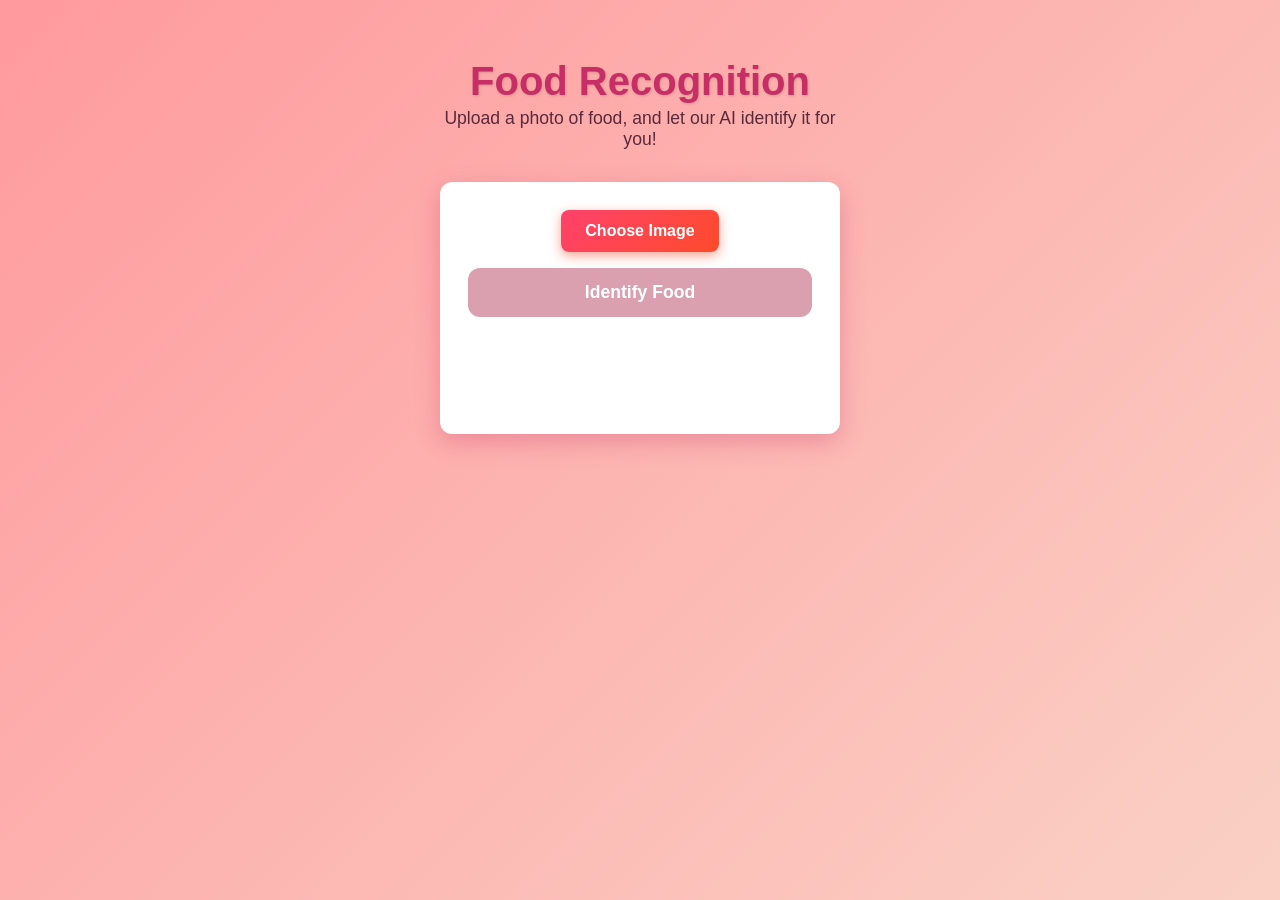
==== index.html @ 64501dba "food prediction with own database done" ====
<!DOCTYPE html>
<html lang="en">
<head>
<meta charset="UTF-8" />
<meta name="viewport" content="width=device-width, initial-scale=1" />
<title>Food Recognition</title>
<style>
  /* Reset */
  *, *::before, *::after {
    box-sizing: border-box;
  }
  body {
    font-family: 'Segoe UI', Tahoma, Geneva, Verdana, sans-serif;
    background: linear-gradient(135deg, #ff9a9e 0%, #fad0c4 99%, #fad0c4 100%);
    margin: 0;
    min-height: 100vh;
    display: flex;
    flex-direction: column;
    align-items: center;
    justify-content: flex-start;
    padding: 2rem 1rem;
    color: #333;
  }
  h1 {
    font-weight: 900;
    font-size: 2.5rem;
    margin-bottom: 0.25rem;
    color: #c62e65;
    text-shadow: 1px 1px 3px rgba(0,0,0,0.15);
  }
  p.description {
    margin: 0 0 2rem 0;
    font-size: 1.1rem;
    max-width: 400px;
    text-align: center;
    color: #5a2a3a;
  }
  form {
    background: #fff;
    padding: 1.75rem;
    border-radius: 12px;
    box-shadow: 0 8px 24px rgba(198, 46, 101, 0.3);
    max-width: 400px;
    width: 100%;
    display: flex;
    flex-direction: column;
    align-items: center;
  }
  input[type="file"] {
    display: none;
  }
  label.file-label {
    background: linear-gradient(135deg, #ff416c 0%, #ff4b2b 100%);
    color: #fff;
    padding: 12px 24px;
    border-radius: 8px;
    cursor: pointer;
    font-weight: 600;
    font-size: 1rem;
    transition: background 0.3s ease;
    user-select: none;
    margin-bottom: 1rem;
    box-shadow: 0 4px 12px rgba(255,75,43,0.5);
  }
  label.file-label:hover {
    background: linear-gradient(135deg, #ff4b2b 0%, #ff416c 100%);
  }
  img#preview {
    max-width: 100%;
    border-radius: 12px;
    box-shadow: 0 6px 18px rgba(198, 46, 101, 0.25);
    margin-bottom: 1rem;
    display: none;
    object-fit: contain;
  }
  button#submit-btn {
    background: #c62e65;
    color: white;
    border: none;
    border-radius: 12px;
    padding: 14px 28px;
    font-size: 1.1rem;
    font-weight: 700;
    cursor: pointer;
    transition: background 0.3s ease;
    width: 100%;
    box-shadow: 0 6px 18px rgba(198, 46, 101, 0.5);
  }
  button#submit-btn:disabled {
    background: #daa0af;
    cursor: not-allowed;
    box-shadow: none;
  }
  button#submit-btn:hover:not(:disabled) {
    background: #a82653;
  }
  #result {
    margin-top: 1.5rem;
    font-size: 1.25rem;
    font-weight: 700;
    color: #4a133e;
    min-height: 1.5em;
    text-align: center;
    user-select: none;
  }
  #error {
    margin-top: 1rem;
    color: #d32f2f;
    font-weight: 600;
    text-align: center;
    min-height: 1.2em;
  }
  @media (max-width: 480px) {
    body {
      padding: 1.5rem 1rem;
    }
    h1 {
      font-size: 2rem;
    }
    form {
      padding: 1.25rem;
    }
  }
</style>
</head>
<body>
  <h1>Food Recognition</h1>
  <p class="description">Upload a photo of food, and let our AI identify it for you!</p>
  <form id="upload-form" onsubmit="return false;" aria-label="Food image upload form">
    <input type="file" id="file-input" accept="image/*" aria-describedby="file-desc" />
    <label for="file-input" class="file-label" id="file-desc" tabindex="0">Choose Image</label>
    <img id="preview" alt="Image preview" />
    <button id="submit-btn" disabled>Identify Food</button>
    <div id="result" role="alert" aria-live="polite"></div>
    <div id="error" role="alert" aria-live="assertive"></div>
  </form>

  <script>
    const fileInput = document.getElementById('file-input');
    const preview = document.getElementById('preview');
    const submitBtn = document.getElementById('submit-btn');
    const result = document.getElementById('result');
    const error = document.getElementById('error');

    // Show preview and enable button when file is selected
    fileInput.addEventListener('change', () => {
      error.textContent = '';
      result.textContent = '';
      if (fileInput.files && fileInput.files[0]) {
        const file = fileInput.files[0];
        if (!file.type.startsWith('image/')) {
          preview.style.display = 'none';
          submitBtn.disabled = true;
          error.textContent = 'Please select a valid image file.';
          return;
        }
        const reader = new FileReader();
        reader.onload = e => {
          preview.src = e.target.result;
          preview.style.display = 'block';
        };
        reader.readAsDataURL(file);
        submitBtn.disabled = false;
      } else {
        preview.style.display = 'none';
        submitBtn.disabled = true;
      }
    });

    // Handle submit button click
    submitBtn.addEventListener('click', async () => {
      error.textContent = '';
      result.textContent = '';
      submitBtn.disabled = true;
      submitBtn.textContent = 'Identifying...';

      try {
        const file = fileInput.files[0];
        if (!file) {
          error.textContent = 'No image file selected.';
          submitBtn.disabled = false;
          submitBtn.textContent = 'Identify Food';
          return;
        }

        const formData = new FormData();
        formData.append('file', file);

        // Make POST request to backend API
        const response = await fetch('http://localhost:8000/predict/', {
          method: 'POST',
          body: formData,
        });

        if (!response.ok) {
          const errData = await response.json().catch(() => ({}));
          const msg = errData.detail || 'Failed to identify the food item.';
          throw new Error(msg);
        }

        const data = await response.json();
        if (data.prediction) {
            result.textContent = `Predicted Food: ${data.prediction}`;
            }
         else {
          throw new Error('Unexpected response from server.');
        }
      } catch (err) {
        error.textContent = err.message;
      } finally {
        submitBtn.disabled = false;
        submitBtn.textContent = 'Identify Food';
      }
    });
  </script>
</body>
</html>
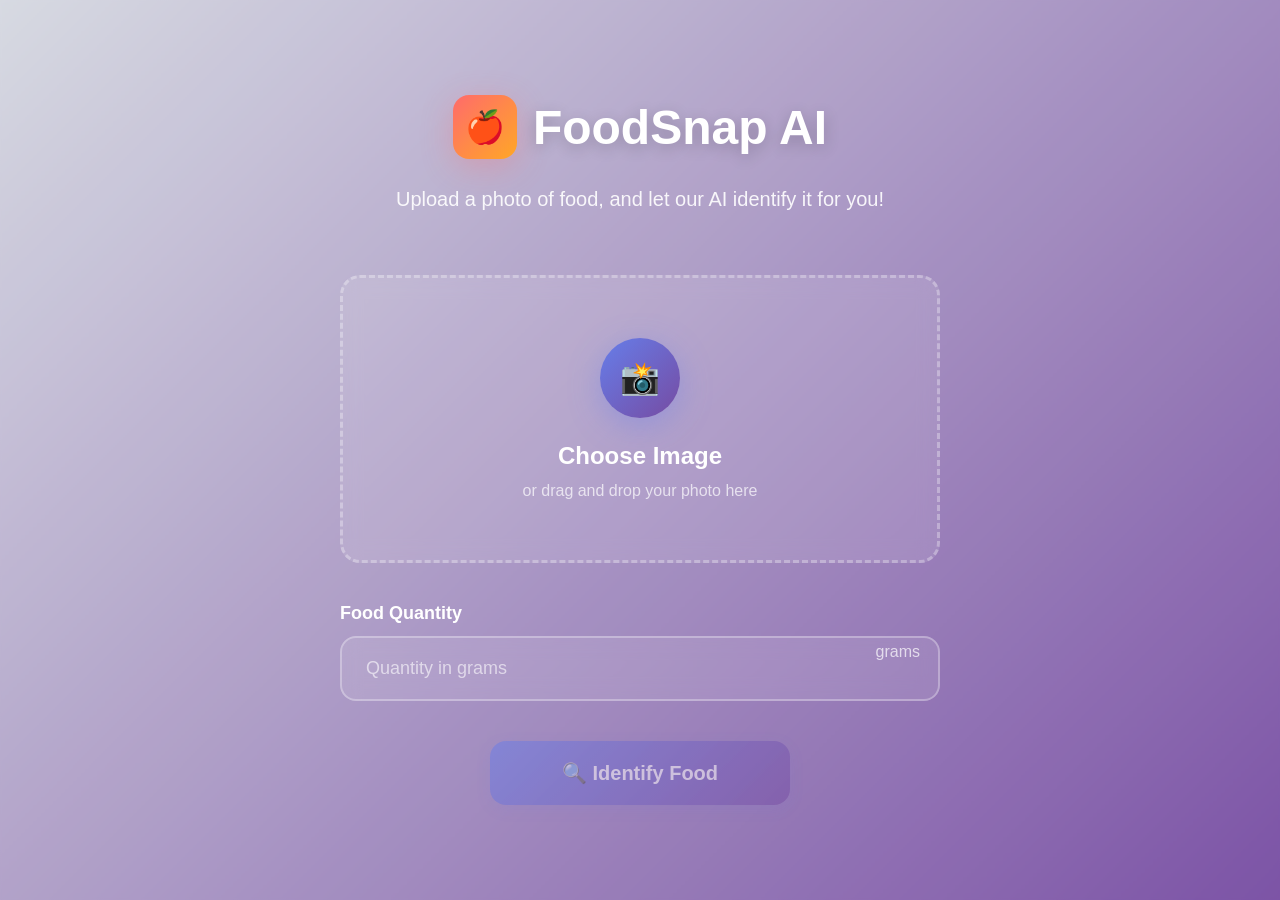
==== commit 26972281: "Calulate calories based on user input quantity implemented" ====
--- a/index.html
+++ b/index.html
@@ -1,218 +1,592 @@
 <!DOCTYPE html>
 <html lang="en">
 <head>
-<meta charset="UTF-8" />
-<meta name="viewport" content="width=device-width, initial-scale=1" />
-<title>Food Recognition</title>
-<style>
-  /* Reset */
-  *, *::before, *::after {
-    box-sizing: border-box;
-  }
-  body {
-    font-family: 'Segoe UI', Tahoma, Geneva, Verdana, sans-serif;
-    background: linear-gradient(135deg, #ff9a9e 0%, #fad0c4 99%, #fad0c4 100%);
-    margin: 0;
-    min-height: 100vh;
-    display: flex;
-    flex-direction: column;
-    align-items: center;
-    justify-content: flex-start;
-    padding: 2rem 1rem;
-    color: #333;
-  }
-  h1 {
-    font-weight: 900;
-    font-size: 2.5rem;
-    margin-bottom: 0.25rem;
-    color: #c62e65;
-    text-shadow: 1px 1px 3px rgba(0,0,0,0.15);
-  }
-  p.description {
-    margin: 0 0 2rem 0;
-    font-size: 1.1rem;
-    max-width: 400px;
-    text-align: center;
-    color: #5a2a3a;
-  }
-  form {
-    background: #fff;
-    padding: 1.75rem;
-    border-radius: 12px;
-    box-shadow: 0 8px 24px rgba(198, 46, 101, 0.3);
-    max-width: 400px;
-    width: 100%;
-    display: flex;
-    flex-direction: column;
-    align-items: center;
-  }
-  input[type="file"] {
-    display: none;
-  }
-  label.file-label {
-    background: linear-gradient(135deg, #ff416c 0%, #ff4b2b 100%);
-    color: #fff;
-    padding: 12px 24px;
-    border-radius: 8px;
-    cursor: pointer;
-    font-weight: 600;
-    font-size: 1rem;
-    transition: background 0.3s ease;
-    user-select: none;
-    margin-bottom: 1rem;
-    box-shadow: 0 4px 12px rgba(255,75,43,0.5);
-  }
-  label.file-label:hover {
-    background: linear-gradient(135deg, #ff4b2b 0%, #ff416c 100%);
-  }
-  img#preview {
-    max-width: 100%;
-    border-radius: 12px;
-    box-shadow: 0 6px 18px rgba(198, 46, 101, 0.25);
-    margin-bottom: 1rem;
-    display: none;
-    object-fit: contain;
-  }
-  button#submit-btn {
-    background: #c62e65;
-    color: white;
-    border: none;
-    border-radius: 12px;
-    padding: 14px 28px;
-    font-size: 1.1rem;
-    font-weight: 700;
-    cursor: pointer;
-    transition: background 0.3s ease;
-    width: 100%;
-    box-shadow: 0 6px 18px rgba(198, 46, 101, 0.5);
-  }
-  button#submit-btn:disabled {
-    background: #daa0af;
-    cursor: not-allowed;
-    box-shadow: none;
-  }
-  button#submit-btn:hover:not(:disabled) {
-    background: #a82653;
-  }
-  #result {
-    margin-top: 1.5rem;
-    font-size: 1.25rem;
-    font-weight: 700;
-    color: #4a133e;
-    min-height: 1.5em;
-    text-align: center;
-    user-select: none;
-  }
-  #error {
-    margin-top: 1rem;
-    color: #d32f2f;
-    font-weight: 600;
-    text-align: center;
-    min-height: 1.2em;
-  }
-  @media (max-width: 480px) {
-    body {
-      padding: 1.5rem 1rem;
-    }
-    h1 {
-      font-size: 2rem;
-    }
-    form {
-      padding: 1.25rem;
-    }
-  }
-</style>
+    <meta charset="UTF-8">
+    <meta name="viewport" content="width=device-width, initial-scale=1.0">
+    <title>FoodSnap AI - Food Recognition</title>
+    <style>
+        * {
+            margin: 0;
+            padding: 0;
+            box-sizing: border-box;
+        }
+
+        body {
+            font-family: 'Inter', -apple-system, BlinkMacSystemFont, sans-serif;
+            background: linear-gradient(135deg, #d5d8e1 0%, #764ba2 100%);
+            min-height: 100vh;
+            margin: 0;
+            padding: 0;
+            overflow-x: hidden;
+        }
+
+        .container {
+            min-height: 100vh;
+            display: flex;
+            flex-direction: column;
+            align-items: center;
+            justify-content: center;
+            padding: 40px 20px;
+            text-align: center;
+            position: relative;
+        }
+
+        .container::before {
+            content: '';
+            position: absolute;
+            top: 0;
+            left: 0;
+            right: 0;
+            bottom: 0;
+            background: rgba(255, 255, 255, 0.05);
+            backdrop-filter: blur(1px);
+            pointer-events: none;
+        }
+
+        .content-wrapper {
+            position: relative;
+            z-index: 1;
+            max-width: 600px;
+            width: 100%;
+        }
+
+        .logo {
+            display: flex;
+            align-items: center;
+            justify-content: center;
+            gap: 16px;
+            margin-bottom: 24px;
+        }
+
+        .logo-icon {
+            width: 64px;
+            height: 64px;
+            background: linear-gradient(135deg, #ff6b6b, #ffa726);
+            border-radius: 16px;
+            display: flex;
+            align-items: center;
+            justify-content: center;
+            font-size: 32px;
+            box-shadow: 0 8px 32px rgba(255, 107, 107, 0.3);
+        }
+
+        .logo h1 {
+            font-size: 48px;
+            font-weight: 700;
+            color: white;
+            text-shadow: 0 4px 16px rgba(0, 0, 0, 0.2);
+            margin: 0;
+        }
+
+        .subtitle {
+            color: rgba(255, 255, 255, 0.9);
+            font-size: 20px;
+            margin-bottom: 60px;
+            line-height: 1.6;
+            font-weight: 300;
+        }
+
+        .upload-section {
+            margin-bottom: 40px;
+        }
+
+        .upload-area {
+            border: 3px dashed rgba(255, 255, 255, 0.3);
+            border-radius: 20px;
+            padding: 60px 40px;
+            transition: all 0.3s ease;
+            cursor: pointer;
+            background: rgba(255, 255, 255, 0.1);
+            backdrop-filter: blur(10px);
+            position: relative;
+            overflow: hidden;
+        }
+
+        .upload-area:hover {
+            border-color: rgba(255, 255, 255, 0.6);
+            background: rgba(255, 255, 255, 0.15);
+            transform: translateY(-4px);
+            box-shadow: 0 12px 40px rgba(0, 0, 0, 0.15);
+        }
+
+        .upload-area.dragover {
+            border-color: rgba(255, 255, 255, 0.8);
+            background: rgba(255, 255, 255, 0.2);
+            transform: scale(1.02);
+        }
+
+        .upload-icon {
+            width: 80px;
+            height: 80px;
+            margin: 0 auto 24px;
+            border-radius: 50%;
+            background: linear-gradient(135deg, #667eea, #764ba2);
+            display: flex;
+            align-items: center;
+            justify-content: center;
+            font-size: 32px;
+            color: white;
+            box-shadow: 0 8px 32px rgba(102, 126, 234, 0.4);
+        }
+
+        .upload-text {
+            color: white;
+            font-size: 24px;
+            font-weight: 600;
+            margin-bottom: 12px;
+        }
+
+        .upload-subtext {
+            color: rgba(255, 255, 255, 0.7);
+            font-size: 16px;
+        }
+
+        .file-input {
+            display: none;
+        }
+
+        .preview-container {
+            margin-top: 30px;
+            border-radius: 16px;
+            overflow: hidden;
+            max-width: 400px;
+            margin-left: auto;
+            margin-right: auto;
+            box-shadow: 0 12px 40px rgba(0, 0, 0, 0.2);
+            border: 2px solid rgba(255, 255, 255, 0.2);
+        }
+
+        .quantity-section {
+            margin-bottom: 40px;
+        }
+
+        .input-group {
+            position: relative;
+            margin-bottom: 30px;
+        }
+
+        .input-label {
+            display: block;
+            color: white;
+            font-size: 18px;
+            font-weight: 600;
+            margin-bottom: 12px;
+            text-align: left;
+        }
+
+        .quantity-input {
+            width: 100%;
+            padding: 20px 24px;
+            border: 2px solid rgba(255, 255, 255, 0.3);
+            border-radius: 16px;
+            font-size: 18px;
+            background: rgba(255, 255, 255, 0.1);
+            backdrop-filter: blur(10px);
+            transition: all 0.3s ease;
+            outline: none;
+            color: white;
+        }
+
+        .quantity-input::placeholder {
+            color: rgba(255, 255, 255, 0.6);
+        }
+
+        .quantity-input:focus {
+            border-color: rgba(255, 255, 255, 0.6);
+            background: rgba(255, 255, 255, 0.15);
+            box-shadow: 0 0 0 4px rgba(255, 255, 255, 0.1);
+        }
+
+        .unit-label {
+            position: absolute;
+            right: 20px;
+            top: 50%;
+            transform: translateY(-50%);
+            color: rgba(255, 255, 255, 0.7);
+            font-weight: 500;
+            pointer-events: none;
+        }
+
+        .preview-image {
+            width: 100%;
+            height: auto;
+            display: block;
+        }
+
+        .analyze-btn {
+            width: 100%;
+            max-width: 300px;
+            padding: 20px 40px;
+            background: linear-gradient(135deg, #667eea, #764ba2);
+            color: white;
+            border: none;
+            border-radius: 16px;
+            font-size: 20px;
+            font-weight: 600;
+            cursor: pointer;
+            transition: all 0.3s ease;
+            box-shadow: 0 8px 32px rgba(102, 126, 234, 0.4);
+            margin: 0 auto;
+            display: block;
+        }
+
+        .analyze-btn:hover:not(:disabled) {
+            transform: translateY(-4px);
+            box-shadow: 0 12px 40px rgba(102, 126, 234, 0.5);
+        }
+
+        .analyze-btn:disabled {
+            opacity: 0.5;
+            cursor: not-allowed;
+            transform: none;
+            box-shadow: 0 4px 16px rgba(102, 126, 234, 0.2);
+        }
+
+        .loading {
+            display: none;
+            align-items: center;
+            justify-content: center;
+            gap: 12px;
+            margin-top: 30px;
+            color: white;
+            font-size: 18px;
+        }
+
+        .spinner {
+            width: 24px;
+            height: 24px;
+            border: 3px solid rgba(255, 255, 255, 0.3);
+            border-top: 3px solid white;
+            border-radius: 50%;
+            animation: spin 1s linear infinite;
+        }
+
+        @keyframes spin {
+            0% { transform: rotate(0deg); }
+            100% { transform: rotate(360deg); }
+        }
+
+        .results {
+            display: none;
+            margin-top: 40px;
+            padding: 32px;
+            background: rgba(255, 255, 255, 0.15);
+            backdrop-filter: blur(20px);
+            border: 1px solid rgba(255, 255, 255, 0.2);
+            border-radius: 20px;
+            text-align: left;
+            box-shadow: 0 12px 40px rgba(0, 0, 0, 0.1);
+        }
+
+        .result-item {
+            display: flex;
+            justify-content: space-between;
+            align-items: center;
+            padding: 16px 0;
+            border-bottom: 1px solid rgba(255, 255, 255, 0.1);
+        }
+
+        .result-item:last-child {
+            border-bottom: none;
+        }
+
+        .result-label {
+            font-weight: 600;
+            color: rgba(255, 255, 255, 0.8);
+            font-size: 16px;
+        }
+
+        .result-value {
+            font-weight: 700;
+            color: white;
+            font-size: 20px;
+        }
+
+        .calories-highlight {
+            background: linear-gradient(135deg, #ffffff, #ffffff);
+            -webkit-background-clip: text;
+            -webkit-text-fill-color: transparent;
+            background-clip: text;
+        }
+
+        .error-message {
+            margin-top: 30px;
+            padding: 20px;
+            background: rgba(239, 68, 68, 0.15);
+            backdrop-filter: blur(10px);
+            border: 1px solid rgba(239, 68, 68, 0.3);
+            border-radius: 16px;
+            color: #ff6b6b;
+            font-weight: 600;
+            text-align: center;
+            font-size: 16px;
+        }
+
+        @media (max-width: 768px) {
+            .container {
+                padding: 30px 15px;
+            }
+            
+            .logo h1 {
+                font-size: 36px;
+            }
+            
+            .logo-icon {
+                width: 56px;
+                height: 56px;
+                font-size: 28px;
+            }
+            
+            .subtitle {
+                font-size: 18px;
+                margin-bottom: 40px;
+            }
+            
+            .upload-area {
+                padding: 50px 30px;
+            }
+            
+            .upload-icon {
+                width: 70px;
+                height: 70px;
+                font-size: 28px;
+            }
+            
+            .upload-text {
+                font-size: 20px;
+            }
+            
+            .quantity-input {
+                padding: 18px 20px;
+                font-size: 16px;
+            }
+            
+            .analyze-btn {
+                font-size: 18px;
+                padding: 18px 36px;
+            }
+        }
+
+        @media (max-width: 480px) {
+            .container {
+                padding: 20px 15px;
+            }
+            
+            .logo {
+                flex-direction: column;
+                gap: 12px;
+            }
+            
+            .logo h1 {
+                font-size: 28px;
+            }
+            
+            .subtitle {
+                font-size: 16px;
+            }
+            
+            .upload-area {
+                padding: 40px 20px;
+            }
+            
+            .results {
+                padding: 24px;
+            }
+        }
+    </style>
 </head>
 <body>
-  <h1>Food Recognition</h1>
-  <p class="description">Upload a photo of food, and let our AI identify it for you!</p>
-  <form id="upload-form" onsubmit="return false;" aria-label="Food image upload form">
-    <input type="file" id="file-input" accept="image/*" aria-describedby="file-desc" />
-    <label for="file-input" class="file-label" id="file-desc" tabindex="0">Choose Image</label>
-    <img id="preview" alt="Image preview" />
-    <button id="submit-btn" disabled>Identify Food</button>
-    <div id="result" role="alert" aria-live="polite"></div>
-    <div id="error" role="alert" aria-live="assertive"></div>
-  </form>
-
-  <script>
-    const fileInput = document.getElementById('file-input');
-    const preview = document.getElementById('preview');
-    const submitBtn = document.getElementById('submit-btn');
-    const result = document.getElementById('result');
-    const error = document.getElementById('error');
-
-    // Show preview and enable button when file is selected
-    fileInput.addEventListener('change', () => {
-      error.textContent = '';
-      result.textContent = '';
-      if (fileInput.files && fileInput.files[0]) {
-        const file = fileInput.files[0];
-        if (!file.type.startsWith('image/')) {
-          preview.style.display = 'none';
-          submitBtn.disabled = true;
-          error.textContent = 'Please select a valid image file.';
-          return;
-        }
-        const reader = new FileReader();
-        reader.onload = e => {
-          preview.src = e.target.result;
-          preview.style.display = 'block';
-        };
-        reader.readAsDataURL(file);
-        submitBtn.disabled = false;
-      } else {
-        preview.style.display = 'none';
-        submitBtn.disabled = true;
-      }
-    });
-
-    // Handle submit button click
-    submitBtn.addEventListener('click', async () => {
-      error.textContent = '';
-      result.textContent = '';
-      submitBtn.disabled = true;
-      submitBtn.textContent = 'Identifying...';
-
-      try {
-        const file = fileInput.files[0];
-        if (!file) {
-          error.textContent = 'No image file selected.';
-          submitBtn.disabled = false;
-          submitBtn.textContent = 'Identify Food';
-          return;
-        }
-
-        const formData = new FormData();
-        formData.append('file', file);
-
-        // Make POST request to backend API
-        const response = await fetch('http://localhost:8000/predict/', {
-          method: 'POST',
-          body: formData,
+    <div class="container">
+        <div class="content-wrapper">
+            <div class="logo">
+                <div class="logo-icon">🍎</div>
+                <h1>FoodSnap AI</h1>
+            </div>
+            
+            <p class="subtitle">Upload a photo of food, and let our AI identify it for you!</p>
+        
+        <div class="upload-section">
+            <div class="upload-area" onclick="document.getElementById('fileInput').click()">
+                <div class="upload-icon">📸</div>
+                <div class="upload-text">Choose Image</div>
+                <div class="upload-subtext">or drag and drop your photo here</div>
+                <input type="file" id="fileInput" class="file-input" accept="image/*">
+            </div>
+            <div id="preview" class="preview-container" style="display: none;">
+                <img id="previewImage" class="preview-image" alt="Food preview">
+            </div>
+        </div>
+        
+        <div class="quantity-section">
+            <div class="input-group">
+                <label class="input-label" for="quantity">Food Quantity</label>
+                <input type="number" id="quantity" class="quantity-input" placeholder="Quantity in grams" min="1" required>
+                <span class="unit-label">grams</span>
+            </div>
+        </div>
+        
+        <button class="analyze-btn" id="analyzeBtn" onclick="analyzFood()" disabled>
+            🔍 Identify Food
+        </button>
+        
+        <div class="loading" id="loading">
+            <div class="spinner"></div>
+            <span>Identifying your food...</span>
+        </div>
+        
+        <div class="results" id="results">
+            <div class="result-item">
+                <span class="result-label">Predicted Food:</span>
+                <span class="result-value" id="foodName">-</span>
+            </div>
+            <div class="result-item">
+                <span class="result-label">Quantity:</span>
+                <span class="result-value" id="resultQuantity">-</span>
+            </div>
+            <div class="result-item">
+                <span class="result-label">Calories:</span>
+                <span class="result-value calories-highlight" id="calories">-</span>
+            </div>
+        </div>
+        
+            <div class="error-message" id="error" style="display: none;">
+                <span id="errorText"></span>
+            </div>
+        </div>
+    </div>
+
+    <script>
+        const fileInput = document.getElementById('fileInput');
+        const preview = document.getElementById('preview');
+        const previewImage = document.getElementById('previewImage');
+        const uploadArea = document.querySelector('.upload-area');
+        const analyzeBtn = document.getElementById('analyzeBtn');
+        const loading = document.getElementById('loading');
+        const results = document.getElementById('results');
+        const quantityInput = document.getElementById('quantity');
+        const error = document.getElementById('error');
+        const errorText = document.getElementById('errorText');
+
+        let selectedFile = null;
+
+        // File input change handler
+        fileInput.addEventListener('change', handleFileSelect);
+
+        // Drag and drop handlers
+        uploadArea.addEventListener('dragover', (e) => {
+            e.preventDefault();
+            uploadArea.classList.add('dragover');
         });
 
-        if (!response.ok) {
-          const errData = await response.json().catch(() => ({}));
-          const msg = errData.detail || 'Failed to identify the food item.';
-          throw new Error(msg);
-        }
-
-        const data = await response.json();
-        if (data.prediction) {
-            result.textContent = `Predicted Food: ${data.prediction}`;
-            }
-         else {
-          throw new Error('Unexpected response from server.');
-        }
-      } catch (err) {
-        error.textContent = err.message;
-      } finally {
-        submitBtn.disabled = false;
-        submitBtn.textContent = 'Identify Food';
-      }
-    });
-  </script>
+        uploadArea.addEventListener('dragleave', () => {
+            uploadArea.classList.remove('dragover');
+        });
+
+        uploadArea.addEventListener('drop', (e) => {
+            e.preventDefault();
+            uploadArea.classList.remove('dragover');
+            const files = e.dataTransfer.files;
+            if (files.length > 0) {
+                handleFile(files[0]);
+            }
+        });
+
+        function handleFileSelect(e) {
+            handleFile(e.target.files[0]);
+        }
+
+        function handleFile(file) {
+            if (file && file.type.startsWith('image/')) {
+                selectedFile = file;
+                const reader = new FileReader();
+                reader.onload = (e) => {
+                    previewImage.src = e.target.result;
+                    preview.style.display = 'block';
+                    updateAnalyzeButton();
+                };
+                reader.readAsDataURL(file);
+                hideError();
+            } else {
+                showError('Please select a valid image file.');
+                selectedFile = null;
+                preview.style.display = 'none';
+                updateAnalyzeButton();
+            }
+        }
+
+        function updateAnalyzeButton() {
+            const hasFile = selectedFile !== null;
+            const hasQuantity = quantityInput.value && quantityInput.value > 0;
+            analyzeBtn.disabled = !(hasFile && hasQuantity);
+        }
+
+        function showError(message) {
+            errorText.textContent = message;
+            error.style.display = 'block';
+            results.style.display = 'none';
+        }
+
+        function hideError() {
+            error.style.display = 'none';
+        }
+
+        quantityInput.addEventListener('input', updateAnalyzeButton);
+
+        async function analyzFood() {
+            if (!selectedFile || !quantityInput.value) {
+                showError('Please select an image and enter quantity');
+                return;
+            }
+
+            // Show loading state
+            analyzeBtn.style.display = 'none';
+            loading.style.display = 'flex';
+            results.style.display = 'none';
+            hideError();
+
+            try {
+                const formData = new FormData();
+                formData.append('quantity', quantityInput.value);
+                formData.append('file', selectedFile);
+
+                // Make POST request to backend API
+                const response = await fetch('http://localhost:8000/predict/', {
+                    method: 'POST',
+                    body: formData,
+                });
+
+                if (!response.ok) {
+                    const errData = await response.json().catch(() => ({}));
+                    const msg = errData.detail || 'Failed to identify the food item.';
+                    throw new Error(msg);
+                }
+
+                const data = await response.json();
+                
+                if (data.predicted_class) {
+                    // Update results
+                    document.getElementById('foodName').textContent = data.predicted_class;
+                    document.getElementById('resultQuantity').textContent = `${quantityInput.value}g`;
+                    document.getElementById('calories').textContent = `${data.calories}`;
+
+                    // Show results
+                    results.style.display = 'block';
+                    results.scrollIntoView({ behavior: 'smooth' });
+                } else {
+                    throw new Error('Unexpected response from server.');
+                }
+
+            } catch (err) {
+                showError(err.message);
+            } finally {
+                // Hide loading state
+                loading.style.display = 'none';
+                analyzeBtn.style.display = 'block';
+            }
+        }
+
+        // Initialize button state
+        updateAnalyzeButton();
+    </script>
 </body>
-</html>
-
+</html>
